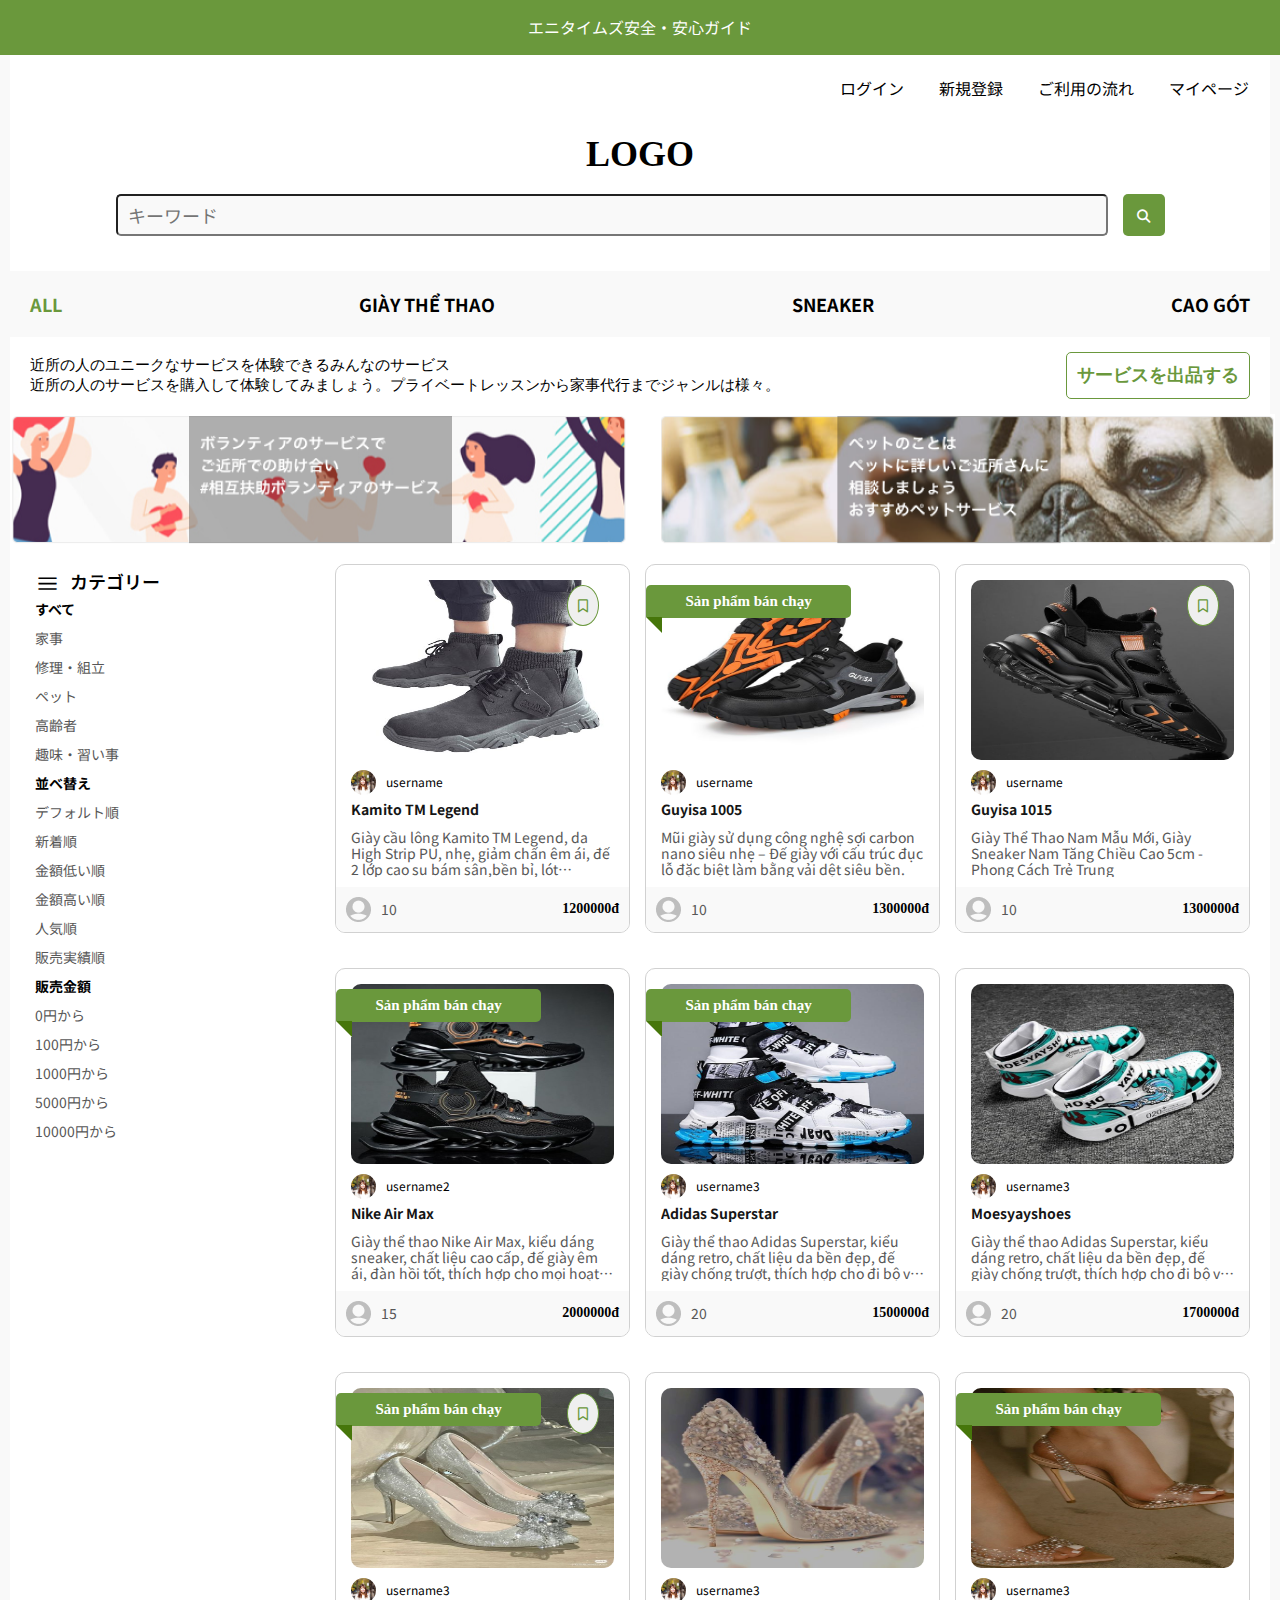
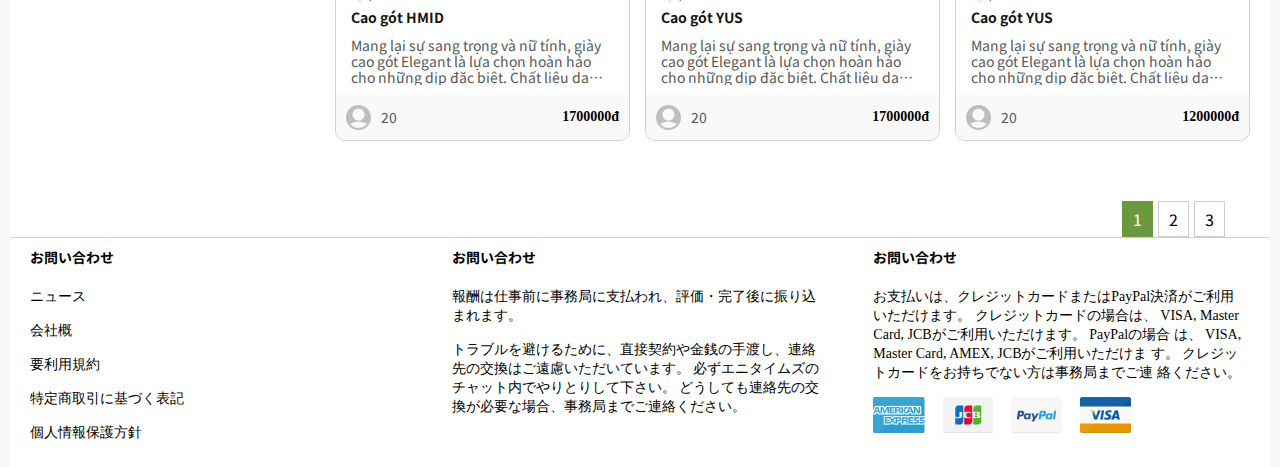
==== index.html @ a6844c9b "first" ====
<!DOCTYPE html>
<html lang="en">

<head>
    <meta charset="UTF-8">
    <meta name="viewport" content="width=device-width, initial-scale=1.0">
    <title>Document</title>
    <link rel="preconnect" href="https://fonts.googleapis.com">
    <link rel="stylesheet" href="https://cdnjs.cloudflare.com/ajax/libs/font-awesome/6.5.2/css/all.min.css">

    <link rel="preconnect" href="https://fonts.gstatic.com" crossorigin>
    <link href="https://fonts.googleapis.com/css2?family=Noto+Sans+JP:wght@100..900&display=swap" rel="stylesheet">
    <link rel="./Assets/Css/fonts" href="">
    <link rel="stylesheet" href="./Assets/Css/style.css">
</head>

<body>
    <div class="header">
        <p>エニタイムズ安全・安心ガイド</p>
    </div>
    <div class="main">
        <div class="container">
            <div class="nav">
                <ul class="nav_list">
                    <li><a href="#">ログイン</a></li>
                    <li><a href="#">新規登録</a></li>
                    <li><a href="#">ご利用の流れ</a></li>
                    <li><a href="#">マイページ</a></li>
                </ul>
            </div>
            <div class="logo">
                <p class="logo_img">LOGO</p>
            </div>
            <div class="filter">
                <!-- <form action="" class="filter_form" id="filter_search"> -->
                <input type="text" placeholder="キーワード" class="filter_form_input">
                <button class="filter_form_search"> <i class="fa-solid fa-magnifying-glass"></i> </button>
                <!-- </form> -->
            </div>
            <div class="nav2_bg">
                <div class="nav2">
                    <div><a href="#" class="nav2_title active" data-type="all">ALL</a></div>
                    <div><a href="#" class="nav2_title" data-type="giày thể thao">GIÀY THỂ THAO</a></div>
                    <div><a href="#" class="nav2_title" data-type="giày sneaker">SNEAKER</a></div>
                    <div><a href="#" class="nav2_title" data-type="giày Cao gót">CAO GÓT</a></div>
                </div>
            </div>
            <div class="question">
                <div class="question_title">
                    <p> 近所の人のユニークなサービスを体験できるみんなのサービス <br>
                        近所の人のサービスを購入して体験してみましょう。プライベートレッスンから家事代行までジャンルは様々。
                    </p>
                </div>
                <div class="question_btn">
                    <button>サービスを出品する</button>
                </div>
            </div>
            <div class="banner">
                <img src="./Assets/Img/banner1.png" alt="">
                <img src="./Assets/Img/banner2.png" alt="">
            </div>
            <div class="product_main">
                <div class="product_menu">
                    <div class="product_menu_btn">
                        <button class="product_menu_icon"> &#8801; </button>
                        <p class="product_menu_title">カテゴリー</p>
                    </div>
                    <div class="product_category">
                        <div class="product_category_title">
                            <p> すべて</p>
                        </div>
                        <div class="product_category_list">
                            <p class="product_category_list_item">家事</p>
                            <p class="product_category_list_item">修理・組立</p>
                            <p class="product_category_list_item">ペット</p>
                            <p class="product_category_list_item">高齢者</p>
                            <p class="product_category_list_item">趣味・習い事</p>
                        </div>
                    </div>
                    <div class="product_category">
                        <div class="product_category_title">
                            <p> 並べ替え</p>
                        </div>
                        <div class="product_category_list">
                            <p class="product_category_list_item">デフォルト順</p>
                            <p class="product_category_list_item">新着順</p>
                            <p class="product_category_list_item">金額低い順</p>
                            <p class="product_category_list_item">金額高い順</p>
                            <p class="product_category_list_item">人気順</p>
                            <p class="product_category_list_item">販売実績順</p>
                        </div>
                    </div>
                    <div class="product_category">
                        <div class="product_category_title">
                            <p> 販売金額 </p>
                        </div>
                        <div class="product_category_list">
                            <p class="product_category_list_item">0円から</p>
                            <p class="product_category_list_item">100円から </p>
                            <p class="product_category_list_item">1000円から</p>
                            <p class="product_category_list_item">5000円から</p>
                            <p class="product_category_list_item">10000円から</p>
                        </div>
                    </div>
                </div>
                <div>
                    <div class="product_list">

                    </div>
                </div>
            </div>


            <div class="pagination">
                <ul class="pagination-list">

                </ul>
            </div>
        </div>
    </div>
        <div class="footer">
            <div class="footer_collum">
                <div class="footer_title">
                    <p>
                        お問い合わせ
                    </p>
                </div>
                <div class="footer_content">
                    <p>ニュース</p>
                    <p>会社概</p>
                    <p>要利用規約</p>
                    <p>特定商取引に基づく表記</p>
                    <p>個人情報保護方針</p>
                </div>
            </div>
            <div class="footer_collum">
                <div class="footer_title">
                    <p>
                        お問い合わせ
                    </p>
                </div>
                <div class="footer_content">
                    <p>報酬は仕事前に事務局に支払われ、評価・完了後に振り込まれます。</p>
                    <p>トラブルを避けるために、直接契約や金銭の手渡し、連絡
                        先の交換はご遠慮いただいています。 必ずエニタイムズの
                        チャット内でやりとりして下さい。 どうしても連絡先の交
                        換が必要な場合、事務局までご連絡ください。
                    </p>

                </div>
            </div>
            <div class="footer_collum">
                <div class="footer_title">
                    <p>
                        お問い合わせ
                    </p>
                </div>
                <div class="footer_content">
                    <p>
                        お支払いは、クレジットカードまたはPayPal決済がご利用
                        いただけます。 クレジットカードの場合は、 VISA,
                        Master Card, JCBがご利用いただけます。 PayPalの場合
                        は、 VISA, Master Card, AMEX, JCBがご利用いただけま
                        す。 クレジットカードをお持ちでない方は事務局までご連
                        絡ください。
                    </p>
                    <img src="./Assets/Img/sponsor.png" alt="">
                </div>
            </div>
        </div>
        <script type="module" src="./js/main.js"></script>
</body>

</html>
---- Assets/Css/style.css ----
*{
    padding: 0;
    margin: 0;  
    box-sizing: border-box;
    font-family:"Noto Sans JP", sans-serif;
    
}

body{
    background-color: #F9F9F9;
    /* overflow-x: hidden; */
}
.header{
    line-height: 55px;
    background-color: #6A983C;
    color: #fff;
}
.header p{
    text-align: center; 
}

.container{
    max-width: 1260px; 
    margin:auto;
    text-align:center;
    background-color: #fff;
}
.nav{
    padding: 21px;
}
.nav_list{
    display: flex;
    justify-content: end;
    gap: 35px;
}
.nav_list li{
    list-style: none;
    position: relative;
}
.nav_list li a{
    text-decoration: none;
    color: #000;
    position: relative;
}
.nav_list li a:hover {
    color: #6A983C; 
    transition: all 0.2s linear;
}
.nav_list li a::after {
    content: '';
    position: absolute;
    bottom: -5px; 
    left: 0;
    width: 100%;
    height: 3px; 
    background-color: #6A983C;
    transform: scaleX(0); 
    transition: transform 0.3s ease; 
}
.nav_list li a:hover::after {
    transform: scaleX(1); 
}
.logo{
    padding-top: 9px;
}
.logo_img{
    font-family: 'open sans';
    font-weight: 700;
    font-size:36px ;
    line-height: 49px;
      
}
.filter{
    padding: 15px 10px ;
    display: flex;
    gap: 15px;
    justify-content: center;
}
.filter_form{
    display: flex; 
    justify-content: center; 
    align-items: center;
    gap: 20px;
}
.filter_form_input{
    width: 80%;
    height: 42px;
    border-radius: 5px;
    background-color: #F9F9F9;
    color: #000;
    font-size: 18px;
    padding: 0px 10px ;

}
.filter_form_search{
    width: 42px;
    height: 42px;
    background-color: #6A983C;
    border-radius: 5px;
    color: #FFF;
    outline: none;
    border: 0;
}
.nav2_bg{
    background-color: #F9F9F9;
}
.nav2{
    display: flex;
    justify-content: space-between;
    padding: 20px;
    margin-top: 20px;
    
}

.nav2_title {
    text-decoration: none;
    color: #000;
    position: relative;
    font-size: 18px;
    font-weight: 700;
}
.nav2_title:hover {
    color: #6A983C; 
    transition: all 0.2s linear;
}
.nav2_title::after {
    content: '';
    position: absolute;
    bottom: -5px; 
    left: 0;
    width: 100%;
    height: 3px; 
    background-color: #6A983C;
    transform: scaleX(0); 
    transition: transform 0.3s ease; 
}
.nav2_title:hover::after {
    transform: scaleX(1); 
}
.nav2_title.active{
    color: #6A983C;
}
.question{
    display: flex;
    justify-content: space-between;
    padding: 15px 20px;
    align-items: center;
}
.question_title p{
    font-size: 15px;
    font-family: 'Noto Sans';
    font-weight: 400;
    line-height: 20.5px;
    text-align: left;
}
.question_btn button{
    border-radius: 5px;
    padding: 10px;
    border: 1px solid #6A983C;
    background-color: #FFF;
    color: #6A983C;
    font-family: 'Noto Sans';
    font-size: 18px;
    font-weight: 700;
    line-height: 24.5px;
}
.banner{
    display: flex;
    gap: 35px;
    
}
.banner img{
    max-width: 50%;
}
.product_main{
    padding: 20px;
    width: 100%;
    display: grid;
    grid-template-columns: 1fr 3fr;
}   
.product_menu{
    
    text-align: left;
    padding-left: 5px;
    
}


.product_menu_btn{
    display: flex;
    gap: 10px;
    align-items: center;
    
}
.product_menu_btn p{
    font-weight: 600;
    font-size: 18px;
    line-height: 24.5px;
}
.product_category_title{
    font-size: 15px;
}
.product_menu_icon{
    border-color: #FFF;
    background-color: #FFF;
    color: #000;
    border: none;
    font-size: 25px;
}
.product_category{
   
}
.product_category_title p{
    font-size: 14px;
    font-weight: 700;
    line-height: 19px;
    color: #000;
    margin-bottom: 10px;
}
.product_category_list_item{
    font-weight: 400;
    font-size: 14px;
    line-height: 19px;
    color: #575757;
    margin-bottom: 10px;
}
.product_list{
    display: grid;
    grid-template-columns: repeat(3,1fr);
    /* grid-auto-rows: 390px; */
    justify-content: space-between;
    gap:15px;
}
.product_list_item{
    /* width: 92%; */
    padding-top: 15px;
    border-radius: 10px;
    border: 1px solid #d1d1d1;
    margin-bottom: 20px;
    position: relative;

}
.top{
    padding: 0px 15px;

}
.ava_top{
    width: 100%;
    border-radius: 10px;
    height: 180px;
    box-sizing: border-box;
}
.user_avt{
    width: 25px;
    height: 25px;
    border-radius: 50%;
    object-fit: cover;
    
}

.product_list_item {
    overflow: hidden;
}
.product_list_item .top {
    position: relative;
}
.product_list_item .top .top_img img:hover {
    width: 100%;
    transition: transform 0.3s ease; 
    transform: scale(1.2); 
}
.top_img:hover{
    overflow: hidden;
}

.product_list_item .user{
    padding: 5px 0px;
    display: flex;
    align-items: center;
    gap: 10px;
}
.product_list_item .user .user_name p{
    font-size: 12px;
    font-weight: 400;
    line-height: 16.5px;
    
}
.product_list_item .title {
    font-weight: 700;
    font-size: 14px;
    line-height: 19px;
    color: #151515;
    text-align: left;
    margin-bottom: 10px;
    width: 100%;
    display: -webkit-box;
    -webkit-line-clamp: 1;
    -webkit-box-orient: vertical;
    overflow: hidden;
} 
.product_list_item .content{
    font-weight: 400;
    font-size: 14px;
    line-height: 16px;
    color: #575757;
    text-align: left;
    margin-bottom: 10px;
    /* turncate ( ẩn đi khi số dòng vượt quá quy định) */
    display: -webkit-box;
    -webkit-line-clamp: 3;
    -webkit-box-orient: vertical;
    overflow: hidden;
}
.product_list_item .bottom{
    background-color: #F9F9F9;
    margin-top: 10px;
    padding: 10px 10px;
    display: flex;
    justify-content: space-between;
    align-items: center;
}
.product_list_item .bottom .quantity{
    display: flex;
    gap: 10px;
    align-items: center;
}
.product_list_item .bottom .quantity .quantity_sl{
    font-weight: 400;
    font-size: 14px;
    line-height: 19px;
    color: #575757;
}
.product_list_item .bottom .price p{
    font-family: 'Noto Sans';
    font-size: 14px;
    font-weight: 700;
    line-height: 24.5px;
    
}

.product_list_item_certifier{
    position: absolute;
    top: 20px;
    background-color: #6A983C;
    padding: 10px 0;
    width: 70%;
    border-top-right-radius: 5px;
    border-bottom-right-radius: 5px;
    border-top-left-radius: 5px;
}
.product_list_item_certifier ::after{
    content: "";
    position: absolute;
    left: -0.1px;
    bottom: -15px;
    border-top: 16px solid  #46760A;
    border-left: 16px solid transparent;
    background-color: currentColor;
    /* filter: brightness(60%); */
}

.product_list_item_certifier p{
    font-weight: 700;
    font-size: 15px;
    font-family: 'Noto Sans';
    line-height: 13.6px;
    color: #FFF;
}
.product_list_item_favourite{
    position: absolute;
    top: 20px;
    right: 30px;    
}
.product_list_item_favourite_btn{
    border-radius: 50%;
    padding: 10px;
    border: 1px solid #6A983C;
}
.product_list_item_favourite_btn i{
    color: #6A983C;
}
/* phan trang */
.pagination {
    margin-top: 20px;
}

.pagination-list {
    list-style: none;
    padding: 0 40px 0;
    display: flex;
    justify-content: end;
}

.pagination-list li {
    display: inline-block;
    margin-right: 5px;
    cursor: pointer;
    padding: 5px 10px;
    border: 1px solid #ccc;
}

.pagination-list li.active {
    background-color: #6A983C;
    color: white;
    border-color: #6A983C;
}

.footer{
    max-width: 1260px; 
    margin:auto;

    background-color: #fff;
    display: grid;
    grid-template-columns: repeat(3, 1fr);
    text-align:left ;
    border-top: 1px solid #D1D1D1;
    padding: 10px 20px;
    gap: 45px;
    
}
.footer .footer_title{
    font-family: 'Noto Sans';
    font-weight: 700;
    font-size: 14px;
    line-height: 19px;
    text-align:left ;
    margin-bottom: 20px;
    
}
.footer .footer_content{
    text-align:left ;
    
}
.footer .footer_content p{
    margin-bottom: 15px;
    font-family: 'Noto Sans';
    font-weight: 400;
    font-size: 14px;
    line-height: 19px;
}
/*  */

@media screen and  (max-width:1279px) {
    .nav_list{
        gap: 15px;
    }
    .nav_list li a{
        font-size: 20px;
    }
    .question{
        flex-direction: column;
    }  
    .nav2_title{
        font-size: 18px;
       
    }
    .question .question_title p{
        font-size: 20px;
        padding-bottom: 10px;
    }
    .question_btn{
        width: 100%;
    }
    .question_btn button{
        width: 100%;
    }
    .banner{
        gap: 0px;

    }
    .banner img{
        
        border-radius: 5px;
        padding: 3px 10px 0px;
    }
    .product_menu{
        display: none;
    }
    .product_main{
        width: 100%;
        padding: 10px;
        grid-template-columns: 1fr;
    }
    .ava_top{
        object-fit: cover;
        height: 180px;
    }
    .product_list{  
        grid-template-columns: repeat(2,1fr);  
        width: 100%;    
        padding: 0;  
    }
   .product_list_item{
        width: 100%;;
        
    }
    .product_list_item .bottom .price p{
        font-size: 25px;
    }
    .product_list_item_certifier{
        padding: 10px 0;
        width: 50%;
    }
    .product_list_item .bottom .quantity .quantity_sl,
    .product_list_item_certifier p{
        font-size: 18px;
    }
    .product_list_item_favourite_btn{
        padding: 6px 10px;
    }
   
    .footer{
        display: flex;
        flex-direction: column;
        align-items: center;
        justify-content: center;

    }
    .footer_title p, .footer_content p{
        text-align: center;
        margin: 0 auto; 
    }
    .footer_content img {
        display: block; 
        margin: 0 auto;
    }

}
@media screen and (max-width:767.9px) {
  
    .nav_list li a{
        font-size: 14px;
    }
    
    .nav2_title{
        font-size: 10px;
    }
    .question .question_title p{
        font-size: 10px;
    }
   
    .banner{
        flex-direction: column;
        align-items: center;
        max-width: 100%;
    }
    .banner img{
        max-width: 100%;
    }
    .product_list{  
        grid-template-columns: repeat(1,1fr);  
        width: 100%;    
        padding: 0;  
    }
    .product_list_item{
        width: 100%;;
        
    }
    .product_list_item .bottom .price p{
        font-size: 20px;
    }
    .product_list_item .bottom .quantity .quantity_sl{
        font-size: 18px;
    }
 .product_list_item_certifier p{
    font-size: 15px;
 }
    .footer{
        display: flex;
        flex-direction: column;
        align-items: center;
        justify-content: center;

    }
    .footer_title p, .footer_content p{
        text-align: center;
        margin: 0 auto; 
    }
   
}
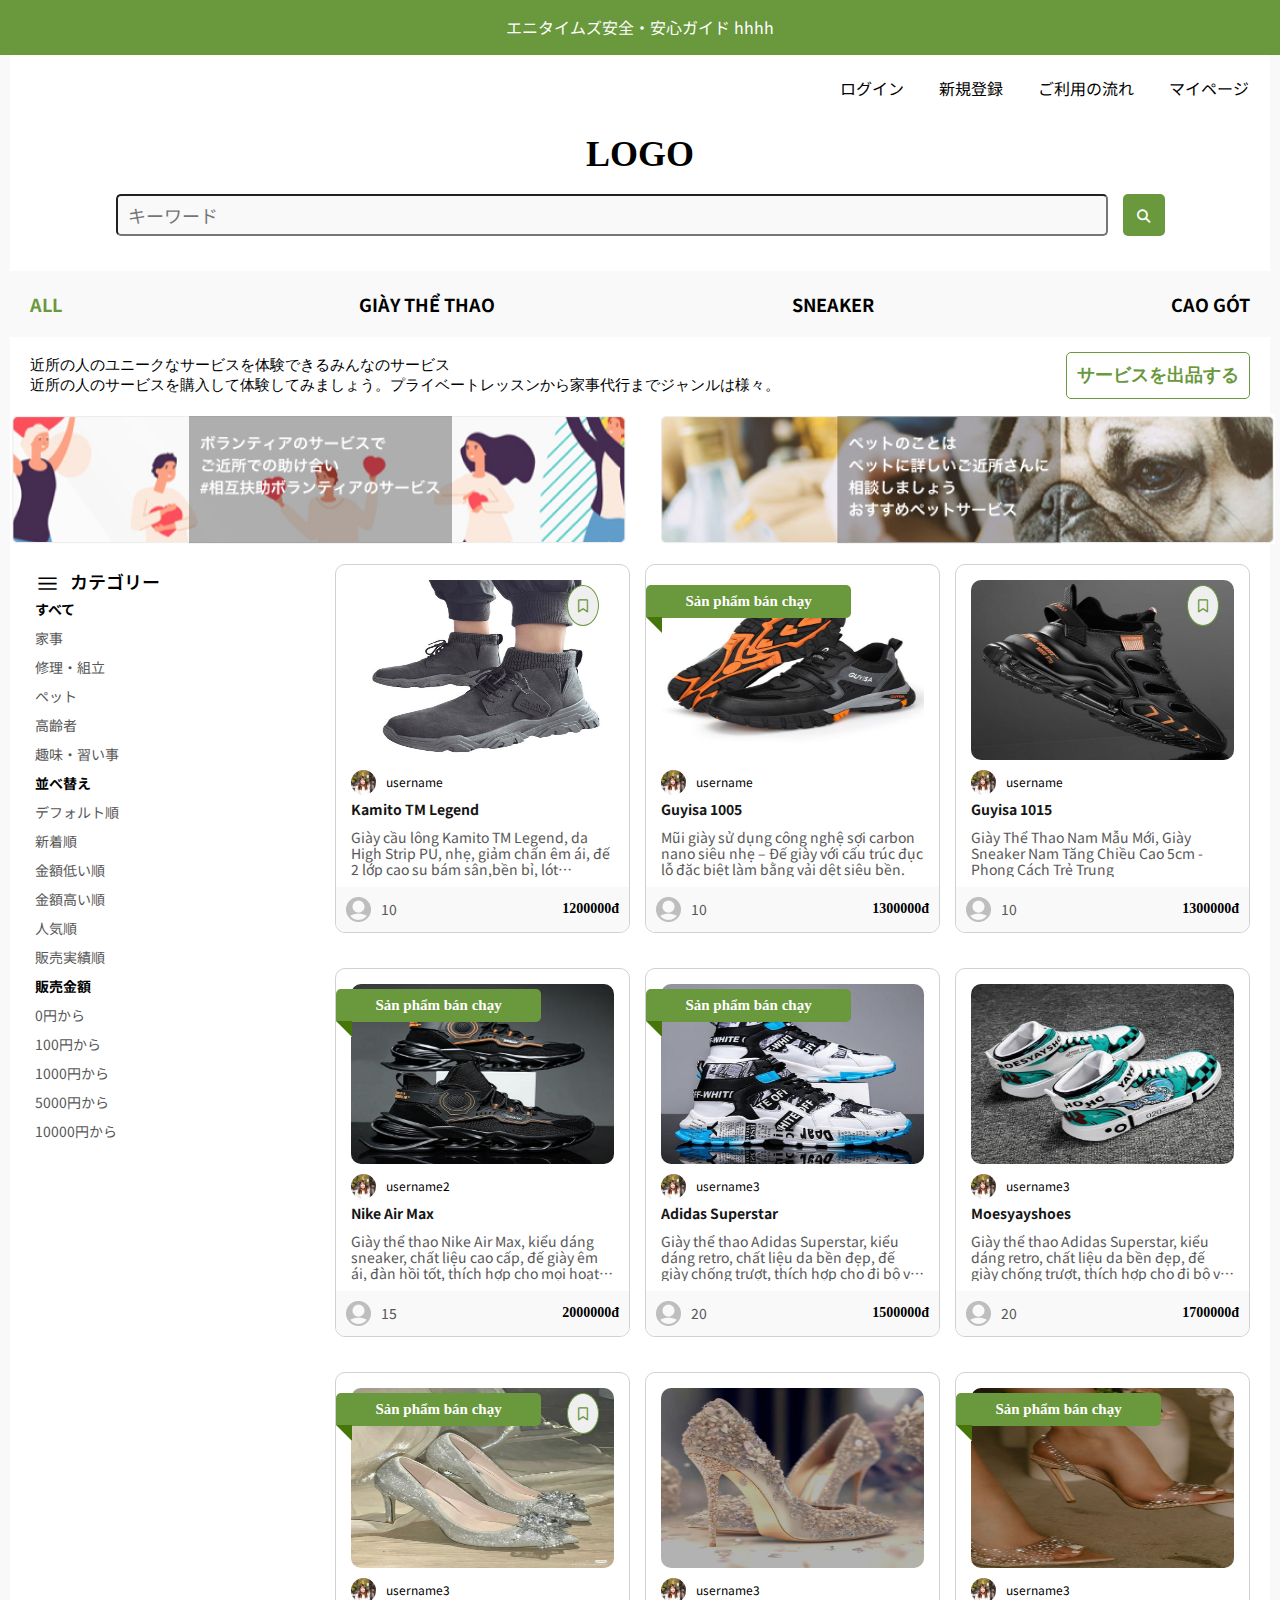
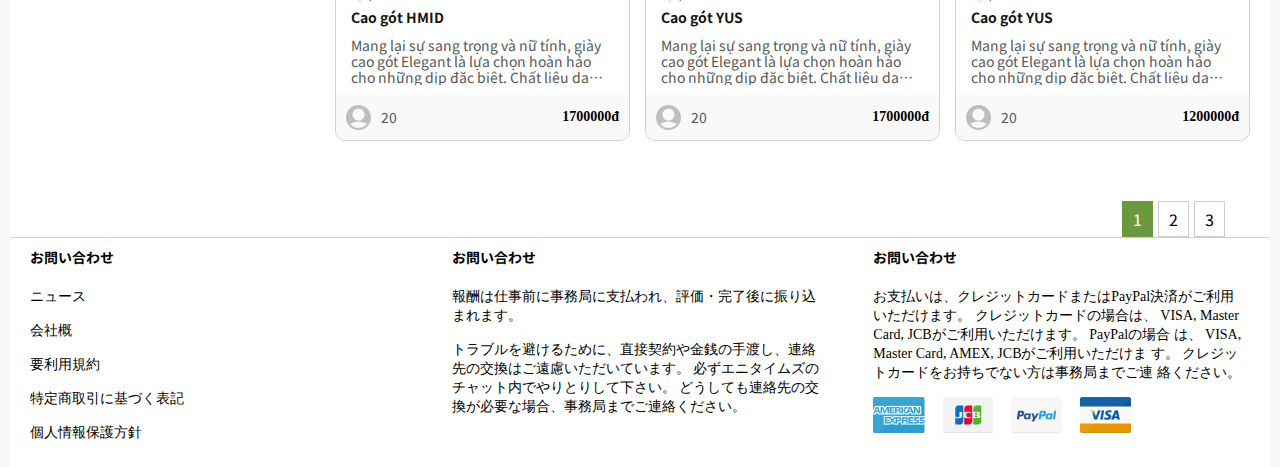
==== commit a07b06ab: "task2" ====
--- a/index.html
+++ b/index.html
@@ -16,7 +16,7 @@
 
 <body>
     <div class="header">
-        <p>エニタイムズ安全・安心ガイド</p>
+        <p>エニタイムズ安全・安心ガイド hhhh</p>
     </div>
     <div class="main">
         <div class="container">
@@ -118,57 +118,57 @@
             </div>
         </div>
     </div>
-        <div class="footer">
-            <div class="footer_collum">
-                <div class="footer_title">
-                    <p>
-                        お問い合わせ
-                    </p>
-                </div>
-                <div class="footer_content">
-                    <p>ニュース</p>
-                    <p>会社概</p>
-                    <p>要利用規約</p>
-                    <p>特定商取引に基づく表記</p>
-                    <p>個人情報保護方針</p>
-                </div>
+    <div class="footer">
+        <div class="footer_collum">
+            <div class="footer_title">
+                <p>
+                    お問い合わせ
+                </p>
             </div>
-            <div class="footer_collum">
-                <div class="footer_title">
-                    <p>
-                        お問い合わせ
-                    </p>
-                </div>
-                <div class="footer_content">
-                    <p>報酬は仕事前に事務局に支払われ、評価・完了後に振り込まれます。</p>
-                    <p>トラブルを避けるために、直接契約や金銭の手渡し、連絡
-                        先の交換はご遠慮いただいています。 必ずエニタイムズの
-                        チャット内でやりとりして下さい。 どうしても連絡先の交
-                        換が必要な場合、事務局までご連絡ください。
-                    </p>
-
-                </div>
-            </div>
-            <div class="footer_collum">
-                <div class="footer_title">
-                    <p>
-                        お問い合わせ
-                    </p>
-                </div>
-                <div class="footer_content">
-                    <p>
-                        お支払いは、クレジットカードまたはPayPal決済がご利用
-                        いただけます。 クレジットカードの場合は、 VISA,
-                        Master Card, JCBがご利用いただけます。 PayPalの場合
-                        は、 VISA, Master Card, AMEX, JCBがご利用いただけま
-                        す。 クレジットカードをお持ちでない方は事務局までご連
-                        絡ください。
-                    </p>
-                    <img src="./Assets/Img/sponsor.png" alt="">
-                </div>
+            <div class="footer_content">
+                <p>ニュース</p>
+                <p>会社概</p>
+                <p>要利用規約</p>
+                <p>特定商取引に基づく表記</p>
+                <p>個人情報保護方針</p>
             </div>
         </div>
-        <script type="module" src="./js/main.js"></script>
+        <div class="footer_collum">
+            <div class="footer_title">
+                <p>
+                    お問い合わせ
+                </p>
+            </div>
+            <div class="footer_content">
+                <p>報酬は仕事前に事務局に支払われ、評価・完了後に振り込まれます。</p>
+                <p>トラブルを避けるために、直接契約や金銭の手渡し、連絡
+                    先の交換はご遠慮いただいています。 必ずエニタイムズの
+                    チャット内でやりとりして下さい。 どうしても連絡先の交
+                    換が必要な場合、事務局までご連絡ください。
+                </p>
+
+            </div>
+        </div>
+        <div class="footer_collum">
+            <div class="footer_title">
+                <p>
+                    お問い合わせ
+                </p>
+            </div>
+            <div class="footer_content">
+                <p>
+                    お支払いは、クレジットカードまたはPayPal決済がご利用
+                    いただけます。 クレジットカードの場合は、 VISA,
+                    Master Card, JCBがご利用いただけます。 PayPalの場合
+                    は、 VISA, Master Card, AMEX, JCBがご利用いただけま
+                    す。 クレジットカードをお持ちでない方は事務局までご連
+                    絡ください。
+                </p>
+                <img src="./Assets/Img/sponsor.png" alt="">
+            </div>
+        </div>
+    </div>
+    <script type="module" src="./js/main.js"></script>
 </body>
 
 </html>